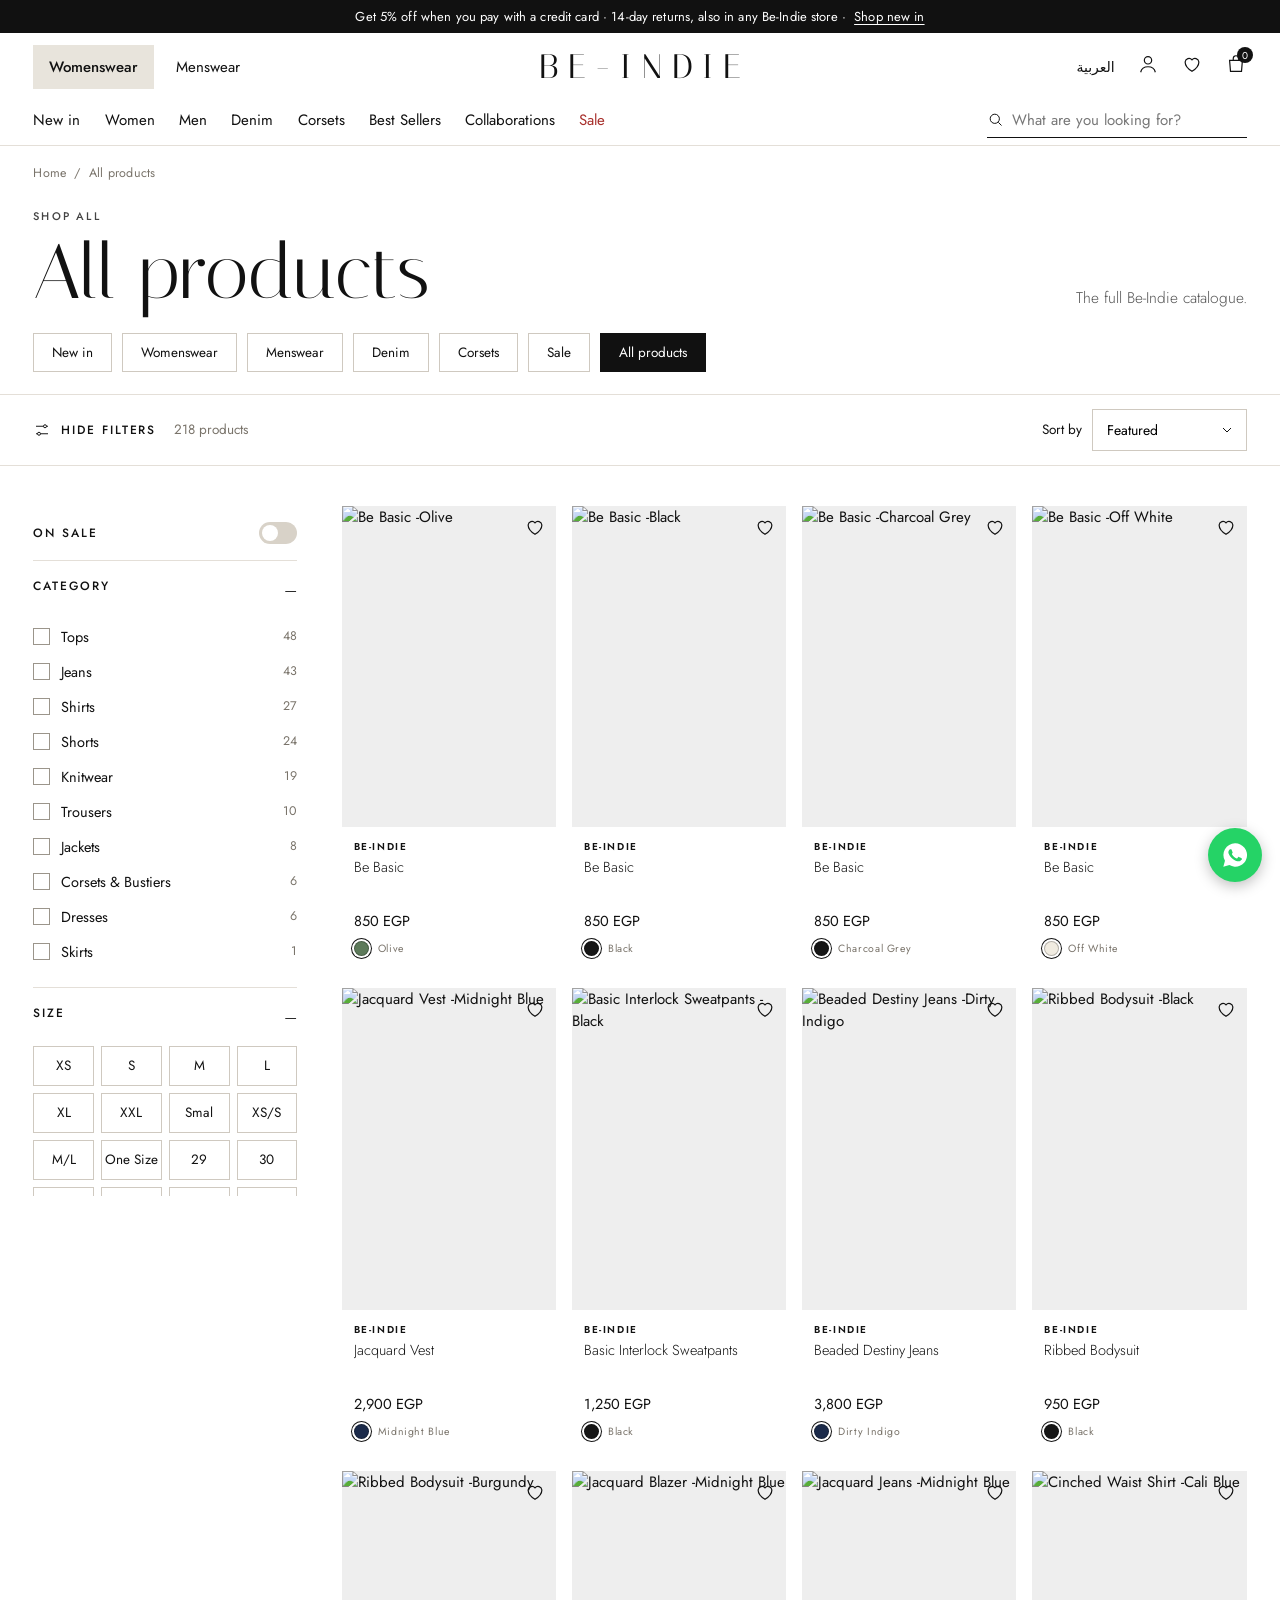
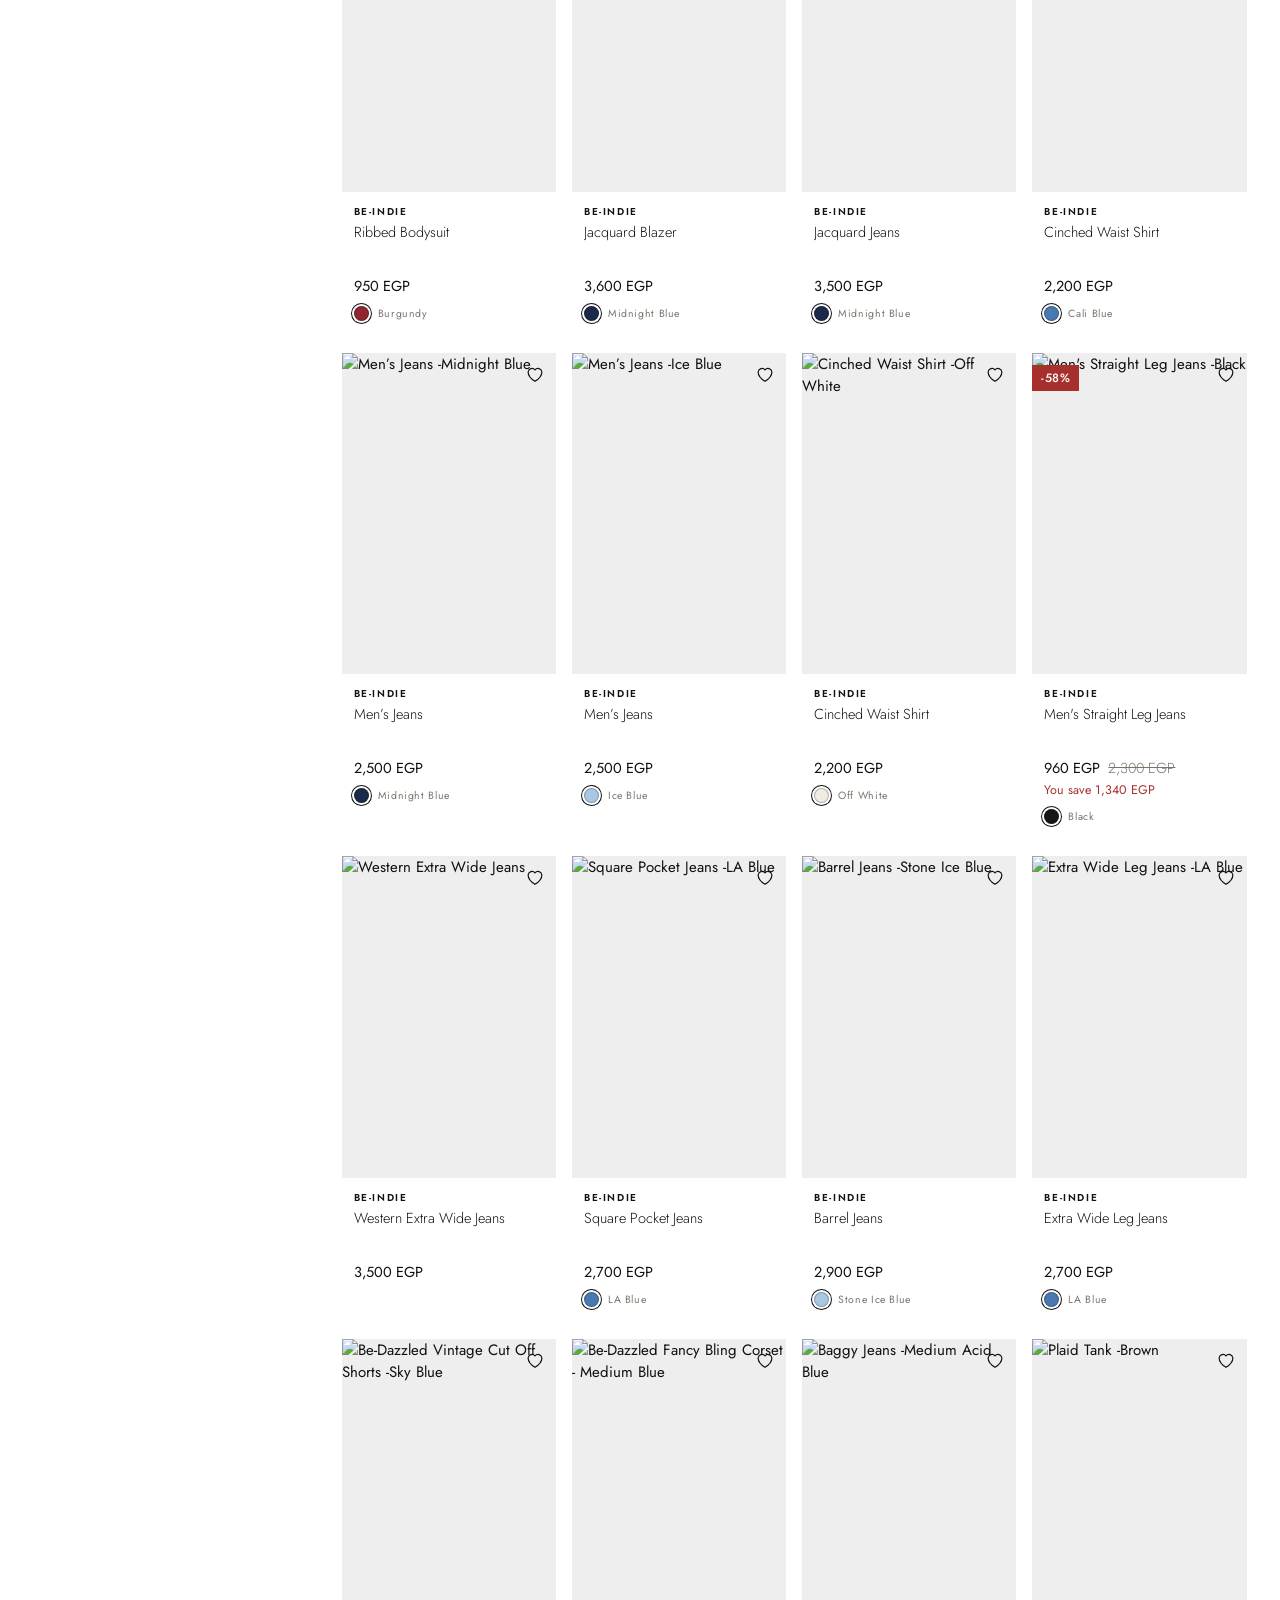
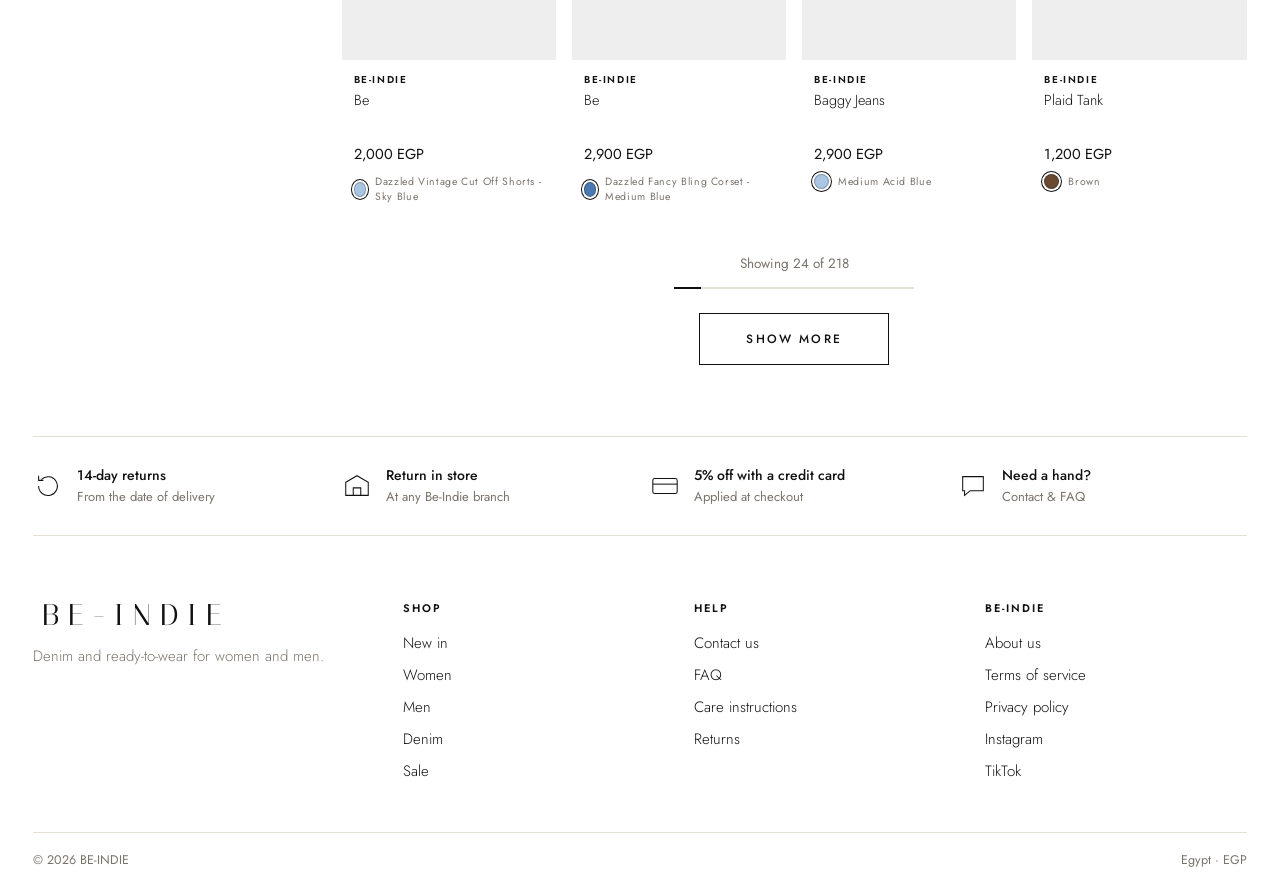
==== collection.html @ b1886f9a "Add BE-INDIE website concept: homepage, product and collection pages Commerce-first redesign of be-i" ====
<!doctype html>
<html lang="en">
<head>
<meta charset="utf-8">
<meta name="viewport" content="width=device-width,initial-scale=1">
<title>BE-INDIE | Collection</title>
<link rel="preconnect" href="https://fonts.googleapis.com">
<link rel="preconnect" href="https://fonts.gstatic.com" crossorigin>
<link href="https://fonts.googleapis.com/css2?family=Italiana&family=Jost:wght@300;400;500;600&display=swap" rel="stylesheet">
<link rel="stylesheet" href="base.css">
<style>
.crumbs{padding:18px var(--gut) 0;font-size:12.5px;color:var(--mute);letter-spacing:.02em}
.crumbs a:hover{color:#111;text-decoration:underline;text-underline-offset:3px}
.crumbs span{margin:0 8px}
.chead{padding:26px var(--gut) 0;display:flex;justify-content:space-between;align-items:flex-end;gap:30px;flex-wrap:wrap}
.chead .eyebrow{display:block;margin-bottom:10px}
.chead h1{font-family:var(--disp);font-weight:400;font-size:clamp(46px,6vw,92px);line-height:1}
.chead p{max-width:480px;color:#555;font-weight:300;line-height:1.6;font-size:15.5px}
.qc{display:flex;gap:10px;flex-wrap:wrap;padding:22px var(--gut) 0}
.qc a{border:1px solid #cfc9c0;padding:9px 18px;font-size:13.5px;transition:all .15s}
.qc a:hover{border-color:#111}
.qc a.on{background:#111;color:#fff;border-color:#111}
.bar{position:sticky;top:107px;z-index:40;background:#fff;display:flex;align-items:center;justify-content:space-between;gap:16px;padding:14px var(--gut);margin-top:22px;border-block:1px solid var(--line)}
.bar .l{display:flex;align-items:center;gap:18px}
.fbtn{display:flex;align-items:center;gap:10px;font-size:12px;letter-spacing:.16em;text-transform:uppercase;font-weight:500;padding:10px 0}
.fbtn svg{width:18px;height:18px;stroke:#111;fill:none;stroke-width:1.3}
.fbtn i{font-style:normal;background:#111;color:#fff;border-radius:50%;width:18px;height:18px;font-size:10px;display:none;place-items:center}
.fbtn i.on{display:grid}
.cnt{font-size:13.5px;color:var(--mute)}
.sort{display:flex;align-items:center;gap:10px;font-size:13.5px}
.sort select{border:1px solid #cfc9c0;background:#fff;padding:10px 34px 10px 14px;font:inherit;font-size:14px;appearance:none;background-image:url("data:image/svg+xml,%3Csvg xmlns='http://www.w3.org/2000/svg' width='10' height='6'%3E%3Cpath d='m1 1 4 4 4-4' fill='none' stroke='%23111'/%3E%3C/svg%3E");background-repeat:no-repeat;background-position:right 14px center;cursor:pointer}
.chips{display:flex;gap:8px;flex-wrap:wrap;padding:14px var(--gut) 0}
.chips button{display:flex;gap:8px;align-items:center;background:#f2eee8;padding:7px 12px;font-size:12.5px}
.chips button:hover{background:#e8e2d8}
.chips .clr{background:none;text-decoration:underline;text-underline-offset:3px;padding-left:4px}
.wrap{display:grid;grid-template-columns:270px 1fr;gap:clamp(24px,3vw,50px);padding:26px var(--gut) 0;align-items:start}
.wrap.nof{grid-template-columns:1fr}
.wrap.nof aside{display:none}
aside{position:sticky;top:190px;max-height:calc(100vh - 210px);overflow:auto;scrollbar-width:thin;padding-right:6px}
.fg{border-bottom:1px solid var(--line)}
.fg summary{list-style:none;cursor:pointer;display:flex;justify-content:space-between;padding:16px 0;font-size:12px;letter-spacing:.16em;text-transform:uppercase;font-weight:500}
.fg summary::-webkit-details-marker{display:none}
.fg summary::after{content:"+";font-size:18px;font-weight:300;letter-spacing:0}
.fg[open] summary::after{content:"–"}
.fg .bd{padding:0 0 18px}
.ck{display:flex;justify-content:space-between;align-items:center;padding:7px 0;font-size:14.5px;cursor:pointer}
.ck label{display:flex;gap:11px;align-items:center;cursor:pointer;flex:1}
.ck input{appearance:none;width:17px;height:17px;border:1px solid #9b958b;display:grid;place-items:center;margin:0;cursor:pointer}
.ck input:checked{background:#111;border-color:#111}
.ck input:checked::after{content:"";width:8px;height:4px;border-left:1.5px solid #fff;border-bottom:1.5px solid #fff;transform:rotate(-45deg) translate(1px,-1px)}
.ck small{color:var(--mute);font-size:12.5px}
.szg{display:grid;grid-template-columns:repeat(4,1fr);gap:7px}
.szg button{height:40px;border:1px solid #cfc9c0;font-size:13.5px}
.szg button:hover{border-color:#111}
.szg button.on{background:#111;color:#fff;border-color:#111}
.clg{display:grid;grid-template-columns:repeat(5,1fr);gap:12px 6px}
.clg button{display:flex;flex-direction:column;align-items:center;gap:6px;font-size:10.5px;color:var(--mute)}
.clg i{width:26px;height:26px;border-radius:50%;border:1px solid rgba(0,0,0,.2);box-shadow:0 0 0 0 #111;transition:box-shadow .15s}
.clg button.on i{box-shadow:0 0 0 2px #fff,0 0 0 3px #111}
.clg button.on{color:#111}
.pr2{display:flex;gap:10px;align-items:center}
.pr2 input{width:100%;border:1px solid #cfc9c0;padding:11px 10px;font:inherit;font-size:14px;outline:0}
.pr2 input:focus{border-color:#111}
.pr2 span{color:var(--mute)}
.tg{display:flex;justify-content:space-between;align-items:center;padding:16px 0;border-bottom:1px solid var(--line);font-size:12px;letter-spacing:.16em;text-transform:uppercase;font-weight:500;cursor:pointer}
.tg .sw2{width:38px;height:22px;border-radius:11px;background:#d8d2c8;position:relative;transition:background .2s}
.tg .sw2::after{content:"";position:absolute;left:3px;top:3px;width:16px;height:16px;border-radius:50%;background:#fff;transition:transform .2s}
.tg.on .sw2{background:#111}
.tg.on .sw2::after{transform:translateX(16px)}
.cgrid{display:grid;grid-template-columns:repeat(4,1fr);gap:32px 16px}
.wrap.nof .cgrid{grid-template-columns:repeat(5,1fr)}
.cgrid .card{flex:none}
.more{text-align:center;padding:50px 0 0}
.more p{font-size:13.5px;color:var(--mute);margin-bottom:14px}
.more .pb{width:240px;height:2px;background:var(--line);margin:0 auto 24px;position:relative}
.more .pb i{position:absolute;left:0;top:0;bottom:0;background:#111}
.btn2{display:inline-block;border:1px solid #111;padding:16px 46px;font-size:12px;letter-spacing:.18em;text-transform:uppercase;font-weight:500;transition:all .2s}
.btn2:hover{background:#111;color:#fff}
.empty{grid-column:1/-1;text-align:center;padding:80px 0}
.empty h3{font-family:var(--disp);font-weight:400;font-size:40px;margin-bottom:12px}
.empty p{color:var(--mute);margin-bottom:22px}
.fdr-bg{position:fixed;inset:0;background:rgba(0,0,0,.4);z-index:95;opacity:0;pointer-events:none;transition:opacity .3s}
.fdr-top,.fdr-ft{display:none}
@media (max-width:1100px){
  .bar{top:57px}
  .wrap{grid-template-columns:1fr}
  .cgrid,.wrap.nof .cgrid{grid-template-columns:repeat(3,1fr)}
  aside{position:fixed;top:0;left:0;bottom:0;width:min(400px,92vw);max-height:none;background:#fff;z-index:96;transform:translateX(-100%);transition:transform .4s;padding:0;display:flex;flex-direction:column}
  .wrap.nof aside{display:flex}
  aside.open{transform:none}
  .fdr-bg.open{opacity:1;pointer-events:auto}
  .fdr-top{display:flex;justify-content:space-between;align-items:center;padding:20px 24px;border-bottom:1px solid var(--line)}
  .fdr-top b{font-family:var(--disp);font-weight:400;font-size:28px}
  .fdr-body{flex:1;overflow:auto;padding:0 24px}
  .fdr-ft{display:block;padding:16px 24px;border-top:1px solid var(--line)}
  .fdr-ft button{width:100%;background:#111;color:#fff;height:52px;font-size:12px;letter-spacing:.18em;text-transform:uppercase;font-weight:500}
}
@media (max-width:700px){
  .cgrid,.wrap.nof .cgrid{grid-template-columns:repeat(2,1fr);gap:26px 10px}
  .bar{flex-wrap:wrap}
  .cnt.d{display:none}
  .sort span{display:none}
  .qc{overflow:auto;flex-wrap:nowrap;scrollbar-width:none}
  .qc a{white-space:nowrap}
  .card .info{padding:10px 4px 0}
}
</style>
</head>
<body>
<div class="announce">Get 5% off when you pay with a credit card · 14-day returns, also in any Be-Indie store · <a href="store.html#new">Shop new in</a></div>

<header id="hdr">
  <div class="top">
    <div class="tabs"><a href="store.html" class="on">Womenswear</a><a href="store.html#men">Menswear</a></div>
    <button class="burger" id="burger" aria-label="Menu"><svg width="24" height="24" viewBox="0 0 24 24" stroke="#111" fill="none" stroke-width="1.4"><path d="M3 7h18M3 12h18M3 17h18"/></svg></button>
    <a href="store.html" class="logo">BE-INDIE</a>
    <div class="util">
      <button class="ms" aria-label="Search"><svg viewBox="0 0 24 24"><circle cx="11" cy="11" r="6.5"/><path d="m16 16 4.5 4.5"/></svg></button>
      <a class="ar" href="store.html">العربية</a>
      <button class="acc" aria-label="Account"><svg viewBox="0 0 24 24"><circle cx="12" cy="8" r="4"/><path d="M4 21c1-4.5 4.2-6 8-6s7 1.5 8 6"/></svg></button>
      <button aria-label="Wishlist"><svg viewBox="0 0 24 24"><path d="M12 20s-7.5-4.6-7.5-10.2A4.3 4.3 0 0 1 12 7.4a4.3 4.3 0 0 1 7.5 2.4C19.5 15.4 12 20 12 20z"/></svg></button>
      <button class="cart" aria-label="Bag"><svg viewBox="0 0 24 24"><path d="M5 8h14l-1 12H6zM9 8V6a3 3 0 0 1 6 0v2"/></svg><i id="bagN">0</i></button>
    </div>
  </div>
  <div class="menu">
    <nav>
      <li><a href="collection.html?c=new">New in</a></li>
      <li><a href="collection.html?c=women">Women</a>
        <div class="mega" id="megaW"></div></li>
      <li><a href="collection.html?c=men">Men</a>
        <div class="mega" id="megaM"></div></li>
      <li><a href="collection.html?c=denim">Denim</a>
        <div class="mega" id="megaD"></div></li>
      <li><a href="collection.html?c=corsets">Corsets</a></li>
      <li><a href="store.html#picks">Best Sellers</a></li>
      <li><a href="store.html#collabs">Collaborations</a></li>
      <li><a href="collection.html?c=sale" class="sale">Sale</a></li>
    </nav>
    <label class="search"><svg viewBox="0 0 24 24"><circle cx="11" cy="11" r="6.5"/><path d="m16 16 4.5 4.5"/></svg><input placeholder="What are you looking for?" aria-label="Search"></label>
  </div>
</header>

<div class="drawer" id="drawer">
  <button class="x" id="closeD" aria-label="Close">✕</button>
  <div class="tabs"><a href="store.html" class="on">Womenswear</a><a href="store.html#men">Menswear</a></div>
  <ul>
    <li><a href="collection.html?c=new">New in</a></li><li><a href="collection.html?c=women">Women</a></li><li><a href="collection.html?c=men">Men</a></li><li><a href="collection.html?c=denim">Denim</a></li><li><a href="collection.html?c=corsets">Corsets</a></li><li><a href="store.html#picks">Best Sellers</a></li><li><a href="store.html#collabs">Collaborations</a></li><li><a href="collection.html?c=sale" style="color:var(--sale)">Sale</a></li>
  </ul>
</div>



<div class="crumbs" id="crumbs"></div>
<div class="chead"><div><span class="eyebrow" id="eb"></span><h1 id="ttl"></h1></div><p id="intro"></p></div>
<div class="qc" id="qc"></div>

<div class="bar">
  <div class="l"><button class="fbtn" id="fbtn"><svg viewBox="0 0 24 24"><path d="M4 7h10M18 7h2M4 17h2M10 17h10"/><circle cx="16" cy="7" r="2"/><circle cx="8" cy="17" r="2"/></svg><span id="fl">Hide filters</span><i id="fcnt">0</i></button><span class="cnt d" id="cnt"></span></div>
  <label class="sort"><span>Sort by</span><select id="sort"><option value="feat">Featured</option><option value="pa">Price: low to high</option><option value="pd">Price: high to low</option><option value="disc">Biggest discount</option></select></label>
</div>
<div class="chips" id="chips"></div>

<div class="wrap" id="wrap">
  <div class="fdr-bg" id="fbg"></div>
  <aside id="aside">
    <div class="fdr-top"><b>Filters</b><button id="fx" style="font-size:24px" aria-label="Close">✕</button></div>
    <div class="fdr-body" id="fbody"></div>
    <div class="fdr-ft"><button id="fshow"></button></div>
  </aside>
  <div>
    <div class="cgrid" id="grid"></div>
    <div class="more" id="more"></div>
  </div>
</div>

<div class="trust">
  <div><svg viewBox="0 0 32 32"><path d="M6 16a10 10 0 1 0 3-7M6 5v5h5"/></svg><p><b>14-day returns</b><span>From the date of delivery</span></p></div>
  <div><svg viewBox="0 0 32 32"><path d="M4 12 16 5l12 7v14H4zM12 26v-8h8v8"/></svg><p><b>Return in store</b><span>At any Be-Indie branch</span></p></div>
  <div><svg viewBox="0 0 32 32"><rect x="3" y="8" width="26" height="16" rx="2"/><path d="M3 14h26"/></svg><p><b>5% off with a credit card</b><span>Applied at checkout</span></p></div>
  <div><svg viewBox="0 0 32 32"><path d="M5 6h22v15H13l-6 5v-5H5z"/></svg><p><b>Need a hand?</b><span>Contact & FAQ</span></p></div>
</div>

<footer>
  <div class="cols">
    <div><a href="store.html" class="logo">BE-INDIE</a><p class="a">Denim and ready-to-wear for women and men.</p></div>
    <div><h4>Shop</h4><ul><li><a href="collection.html?c=new">New in</a></li><li><a href="collection.html?c=women">Women</a></li><li><a href="collection.html?c=men">Men</a></li><li><a href="collection.html?c=denim">Denim</a></li><li><a href="collection.html?c=sale">Sale</a></li></ul></div>
    <div><h4>Help</h4><ul><li><a href="store.html">Contact us</a></li><li><a href="store.html">FAQ</a></li><li><a href="store.html">Care instructions</a></li><li><a href="store.html">Returns</a></li></ul></div>
    <div><h4>Be-Indie</h4><ul><li><a href="store.html">About us</a></li><li><a href="store.html">Terms of service</a></li><li><a href="store.html">Privacy policy</a></li><li><a href="store.html">Instagram</a></li><li><a href="store.html">TikTok</a></li></ul></div>
  </div>
  <div class="bot"><span>© 2026 BE-INDIE</span><span>Egypt · EGP</span></div>
</footer>

<a class="wa" href="store.html" aria-label="Chat on WhatsApp"><svg viewBox="0 0 24 24"><path d="M12 2a10 10 0 0 0-8.6 15L2 22l5.2-1.4A10 10 0 1 0 12 2zm5.2 14.2c-.2.6-1.3 1.2-1.8 1.2-.5.1-1 .2-3.3-.7-2.8-1.2-4.6-4-4.7-4.2-.1-.2-1.1-1.5-1.1-2.8s.7-2 1-2.3c.2-.3.5-.3.7-.3h.5c.2 0 .4 0 .6.5l.8 2c.1.2.1.4 0 .6l-.4.6c-.1.2-.3.3-.1.6.2.3.8 1.3 1.7 2.1 1.1 1 2 1.3 2.3 1.4.3.1.4.1.6-.1l.8-1c.2-.3.4-.2.6-.1l1.9.9c.3.1.5.2.5.3.1.2.1.7-.1 1.3z"/></svg></a>



<script src="data.js"></script>
<script src="catalog.js"></script>
<script>
const D=window.DATA, CAT=window.CAT;
const img=(s,w)=>s+(s.includes('?')?'&':'?')+'width='+w;
const egp=n=>n.toLocaleString('en-US')+' EGP';
const heart='<svg viewBox="0 0 24 24"><path d="M12 20s-7.5-4.6-7.5-10.2A4.3 4.3 0 0 1 12 7.4a4.3 4.3 0 0 1 7.5 2.4C19.5 15.4 12 20 12 20z"/></svg>';
const split=t=>{const m=t.match(/^(.*?)\s*-\s*(.+)$/);return m?{base:m[1].trim(),col:m[2].trim()}:{base:t.trim(),col:''}};
const SZ={xsmall:'XS','x-small':'XS',small:'S',medium:'M',large:'L',xlarge:'XL','x-large':'XL',xxlarge:'XXL'};
const sl=s=>SZ[s.toLowerCase()]||s;
const SORTSZ=['XS','S','M','L','XL','XXL'];
// colour families
const FAM=[['Black',/black|charcoal/,'#161616'],['White & Cream',/white|cream|off white|ivory|ecru/,'#f1ece1'],['Beige',/beige|sand|stone(?! blue)|khaki|nude|camel/,'#cdb99a'],['Brown',/brown|chocolate|tan|mocha/,'#6b4a32'],['Grey',/grey|gray|silver|washed out|ash/,'#8a8a8a'],['Light Blue',/ice|sky|light|faded|pale|bleach|acid/,'#a9c7e3'],['Blue',/blue|denim|la |indie|cali|stone/,'#4a78b0'],['Dark Blue',/midnight|indigo|navy|raw|dark|dirty/,'#1b2a4a'],['Green',/green|olive|sage|mint|khaki green|kiwi/,'#5d7a5a'],['Red & Burgundy',/red|burgundy|wine|maroon|cherry/,'#8f2630'],['Pink',/pink|rose|blush|peach|fuchsia/,'#e6a9b5'],['Yellow & Gold',/yellow|gold|mustard|lemon/,'#e3c34a'],['Multi',/multi|print|floral|plaid|paisley|stripe|&/,'conic-gradient(#d86,#6a8,#68d,#d86)']];
function fam(c){const l=c.toLowerCase();if(!l)return null;
  if(/midnight|indigo|navy|raw|dirty/.test(l))return 'Dark Blue';
  if(/ice|sky|light|faded|pale|bleach/.test(l))return 'Light Blue';
  for(const f of FAM)if(f[1].test(l))return f[0];return 'Other'}
const famHex=n=>(FAM.find(f=>f[0]===n)||[0,0,'#c9c2b6'])[2];
// category
const CATS=[['Jeans',/jean|jorts?\b|denim trouser|low rider|hybrid pants|bootcut/i],['Corsets & Bustiers',/corset|bustier/i],['Shirts',/shirt(?!.*dress)|tunic|poplin/i],['Tops',/tank|top\b|bodysuit|tee\b|t-shirt|be basic|crop|vest|bra\b|halter|cami/i],['Jackets',/jacket|blazer|trucker|coat|bomber|waistcoat/i],['Shorts',/short|jorts/i],['Skirts',/skirt/i],['Dresses',/dress|jumpsuit|romper|coverup/i],['Trousers',/trouser|pants|sweatpant|jogger|barrel|baggy|wide leg|flare/i],['Knitwear',/knit|sweater|cardigan|crochet|jumper/i]];
const catOf=t=>{const s=split(t).base;for(const c of CATS)if(c[1].test(s))return c[0];return 'Other'};
const menRe=/\bmen'?s\b|menswear|\bunisex\b/i;
CAT.forEach((p,n)=>{const s=split(p.t);p.base=s.base;p.col=s.col;p.fam=fam(s.col);p.cat=catOf(p.t);p.men=menRe.test(p.d.join(' ')+' '+p.t);p.n=n;p.avail=p.v.filter(v=>v[1]).map(v=>sl(v[0]));p.off=p.c?Math.round((1-p.p/p.c)*100):0});
const INSTOCK=CAT.filter(p=>p.avail.length);
// collections
const COLS={
 new:{t:'New in',e:'Just arrived',d:'The latest drops from the Autumn Winter 2026 season.',f:p=>p.n<70},
 women:{t:'Womenswear',e:'Women',d:'Denim, corsets, tops and ready-to-wear for every day and every night out.',f:p=>!p.men},
 men:{t:'Menswear',e:'Men',d:'Loose fits, washed denim and relaxed essentials.',f:p=>p.men},
 denim:{t:'Denim',e:'Shop by fit',d:'Destiny, wide leg, barrel, baggy, flare and straight leg — find your fit.',f:p=>p.cat==='Jeans'||/denim|jean/i.test(p.t)},
 corsets:{t:'Corsets',e:'The corset edit',d:'Bustiers, bling and beadwork in washed denim.',f:p=>p.cat==='Corsets & Bustiers'},
 sale:{t:'Sale',e:'End of season',d:'Selected pieces at up to 70% off while sizes last.',f:p=>!!p.c},
 all:{t:'All products',e:'Shop all',d:'The full Be-Indie catalogue.',f:()=>true}
};
const qs=new URLSearchParams(location.search);
let key=COLS[qs.get('c')]?qs.get('c'):'all';
const col=COLS[key];
document.title=`${col.t} | BE-INDIE`;
document.getElementById('crumbs').innerHTML=`<a href="store.html">Home</a><span>/</span>${col.t}`;
document.getElementById('eb').textContent=col.e;document.getElementById('ttl').textContent=col.t;document.getElementById('intro').textContent=col.d;
document.getElementById('qc').innerHTML=Object.entries(COLS).map(([k,c])=>`<a href="collection.html?c=${k}" class="${k===key?'on':''}">${c.t}</a>`).join('');
const base=INSTOCK.filter(col.f);

// ---------- state ----------
const S={cat:new Set((qs.get('cat')||'').split(',').filter(Boolean)),size:new Set((qs.get('size')||'').split(',').filter(Boolean)),fam:new Set((qs.get('col')||'').split(',').filter(Boolean)),
 min:qs.get('min')||'',max:qs.get('max')||'',sale:qs.get('sale')==='1',sort:qs.get('sort')||'feat',shown:24,open:innerWidth>1100};
document.getElementById('sort').value=S.sort;
const match=(p,skip)=>(skip==='cat'||!S.cat.size||S.cat.has(p.cat))&&(skip==='size'||!S.size.size||p.avail.some(s=>S.size.has(s)))&&(skip==='fam'||!S.fam.size||S.fam.has(p.fam))
  &&(S.min===''||p.p>=+S.min)&&(S.max===''||p.p<=+S.max)&&(!S.sale||p.c);
const results=()=>{let r=base.filter(p=>match(p));
  if(S.sort==='pa')r.sort((a,b)=>a.p-b.p);else if(S.sort==='pd')r.sort((a,b)=>b.p-a.p);else if(S.sort==='disc')r.sort((a,b)=>b.off-a.off||a.n-b.n);return r};
const counts=(prop,skip)=>{const m={};base.filter(p=>match(p,skip)).forEach(p=>{(prop==='size'?[...new Set(p.avail)]:[p[prop]]).forEach(v=>{if(v&&v!=='Other')m[v]=(m[v]||0)+1})});return m};

// ---------- render ----------
function card(x){return `<article class="card"><div class="ph">${x.off?`<span class="badge">-${x.off}%</span>`:''}<button class="heart" aria-label="Wishlist">${heart}</button><a class="cl" href="product.html?h=${x.h}" aria-label="${x.base}"></a>
  <img loading="lazy" src="${img(x.i[0],600)}" alt="${x.t}">${x.i[1]?`<img loading="lazy" src="${img(x.i[1],600)}" alt="">`:''}</div>
  <div class="info"><div class="br">BE-INDIE</div><div class="nm">${x.base}</div><div class="pr">${egp(x.p)}${x.c?`<s>${egp(x.c)}</s>`:''}</div>${x.c?`<div class="sv">You save ${egp(x.c-x.p)}</div>`:''}
  ${x.col?`<div class="sw"><i style="background:${famHex(x.fam)}"></i><small>${x.col}</small></div>`:''}</div></article>`}
const openGroups=new Set(['cat','size']);
function filters(){
  const cc=counts('cat','cat'),sc=counts('size','size'),fc=counts('fam','fam');
  const pmax=Math.max(...base.map(p=>p.p)),pmin=Math.min(...base.map(p=>p.p));
  const grp=(id,name,body)=>`<details class="fg" data-g="${id}" ${openGroups.has(id)?'open':''}><summary>${name}</summary><div class="bd">${body}</div></details>`;
  const cats=Object.keys(cc).sort((a,b)=>cc[b]-cc[a]).map(c=>`<div class="ck"><label><input type="checkbox" data-k="cat" value="${c}" ${S.cat.has(c)?'checked':''}>${c}</label><small>${cc[c]}</small></div>`).join('');
  const sizes=Object.keys(sc).sort((a,b)=>{const x=SORTSZ.indexOf(a),y=SORTSZ.indexOf(b);return x<0&&y<0?(+a||0)-(+b||0):x<0?1:y<0?-1:x-y}).map(s=>`<button data-k="size" data-v="${s}" class="${S.size.has(s)?'on':''}">${s}</button>`).join('');
  const cols=Object.keys(fc).sort((a,b)=>fc[b]-fc[a]).map(f=>`<button data-k="fam" data-v="${f}" class="${S.fam.has(f)?'on':''}" title="${f}"><i style="background:${famHex(f)}"></i>${f.split(' ')[0]}</button>`).join('');
  document.getElementById('fbody').innerHTML=
   `<div class="tg ${S.sale?'on':''}" id="tgSale">On sale<span class="sw2"></span></div>`+
   grp('cat','Category',cats||'<small>No options</small>')+grp('size','Size',`<div class="szg">${sizes}</div>`)+grp('fam','Colour',`<div class="clg">${cols}</div>`)+
   grp('price','Price (EGP)',`<div class="pr2"><input type="number" id="pmin" placeholder="${pmin}" value="${S.min}" min="0"><span>–</span><input type="number" id="pmax" placeholder="${pmax}" value="${S.max}" min="0"></div>`);
}
function render(keepF){
  const r=results(),shown=r.slice(0,S.shown);
  document.getElementById('cnt').textContent=`${r.length} ${r.length===1?'product':'products'}`;
  document.getElementById('grid').innerHTML=shown.map(card).join('')||`<div class="empty"><h3>No matches</h3><p>Try removing a filter or two.</p><button class="btn2" id="clr0">Clear all filters</button></div>`;
  document.getElementById('more').innerHTML=r.length>shown.length?`<p>Showing ${shown.length} of ${r.length}</p><div class="pb"><i style="width:${shown.length/r.length*100}%"></i></div><button class="btn2" id="moreBtn">Show more</button>`:(r.length>24?`<p>You've seen all ${r.length} products</p>`:'');
  if(!keepF)filters();
  document.getElementById('fshow').textContent=`Show ${r.length} ${r.length===1?'product':'products'}`;
  const n=S.cat.size+S.size.size+S.fam.size+(S.sale?1:0)+(S.min!==''||S.max!==''?1:0);
  const fc=document.getElementById('fcnt');fc.textContent=n;fc.classList.toggle('on',n>0);
  const ch=[];S.cat.forEach(v=>ch.push(['cat',v,v]));S.size.forEach(v=>ch.push(['size',v,'Size '+v]));S.fam.forEach(v=>ch.push(['fam',v,v]));
  if(S.sale)ch.push(['sale','','On sale']);if(S.min!==''||S.max!=='')ch.push(['price','',`${S.min||0} – ${S.max||'∞'} EGP`]);
  document.getElementById('chips').innerHTML=n?ch.map(c=>`<button data-rm="${c[0]}" data-v="${c[1]}">${c[2]} <span>✕</span></button>`).join('')+'<button class="clr" id="clrAll">Clear all</button>':'';
  const u=new URLSearchParams();u.set('c',key);if(S.cat.size)u.set('cat',[...S.cat]);if(S.size.size)u.set('size',[...S.size]);if(S.fam.size)u.set('col',[...S.fam]);
  if(S.min!=='')u.set('min',S.min);if(S.max!=='')u.set('max',S.max);if(S.sale)u.set('sale','1');if(S.sort!=='feat')u.set('sort',S.sort);
  try{history.replaceState(null,'','?'+u)}catch(e){}
}
function clearAll(){S.cat.clear();S.size.clear();S.fam.clear();S.min=S.max='';S.sale=false;S.shown=24;render()}
const tog=(set,v)=>set.has(v)?set.delete(v):set.add(v);
document.addEventListener('click',e=>{
  const t=e.target;
  const h=t.closest('.card .heart');if(h){h.classList.toggle('on');return}
  const fb=t.closest('#aside [data-k]');
  if(fb&&fb.tagName==='BUTTON'){tog(S[fb.dataset.k],fb.dataset.v);S.shown=24;render()}
  const rm=t.closest('[data-rm]');if(rm){const k=rm.dataset.rm;if(k==='sale')S.sale=false;else if(k==='price')S.min=S.max='';else S[k].delete(rm.dataset.v);S.shown=24;render()}
  if(t.closest('#clrAll')||t.closest('#clr0'))clearAll();
  if(t.closest('#moreBtn')){S.shown+=24;render(true)}
  if(t.closest('#tgSale')){S.sale=!S.sale;S.shown=24;render()}
  const g=t.closest('.fg summary');if(g){const d=g.parentElement;setTimeout(()=>{d.open?openGroups.add(d.dataset.g):openGroups.delete(d.dataset.g)})}
});
document.getElementById('fbody').addEventListener('change',e=>{const i=e.target;if(i.dataset.k==='cat'){tog(S.cat,i.value);S.shown=24;render()}});
let tm;document.getElementById('fbody').addEventListener('input',e=>{if(e.target.id==='pmin'||e.target.id==='pmax'){clearTimeout(tm);tm=setTimeout(()=>{S.min=document.getElementById('pmin').value;S.max=document.getElementById('pmax').value;S.shown=24;render(true)},350)}});
document.getElementById('sort').onchange=e=>{S.sort=e.target.value;render(true)};
const wrap=document.getElementById('wrap'),aside=document.getElementById('aside'),fbg=document.getElementById('fbg');
function setOpen(o){S.open=o;if(innerWidth>1100){wrap.classList.toggle('nof',!o);document.getElementById('fl').textContent=o?'Hide filters':'Show filters'}else{aside.classList.toggle('open',o);fbg.classList.toggle('open',o);document.getElementById('fl').textContent='Filters'}}
document.getElementById('fbtn').onclick=()=>setOpen(innerWidth>1100?!S.open:true);
document.getElementById('fx').onclick=()=>setOpen(false);fbg.onclick=()=>setOpen(false);document.getElementById('fshow').onclick=()=>setOpen(false);
setOpen(innerWidth>1100);
render();

// shared UI
const dr=document.getElementById('drawer');
document.getElementById('burger').onclick=()=>dr.classList.add('open');
document.getElementById('closeD').onclick=()=>dr.classList.remove('open');
dr.querySelectorAll('a').forEach(a=>a.onclick=()=>dr.classList.remove('open'));
const links=a=>a.map(x=>`<li><a href="collection.html">${x}</a></li>`).join('');
const tile=(f,l,c)=>`<a class="tile" href="collection.html?c=${c}"><img loading="lazy" src="${img(f.i,500)}" alt=""><span>${l}</span></a>`;
document.getElementById('megaW').innerHTML=`<div><h5>Clothing</h5><ul>${links(['Jeans','Tops','Shirts','Dresses','Jackets','Shorts'])}</ul></div><div><h5>Edits</h5><ul>${links(['Corsets & Bustiers','Knitwear','Trousers','Skirts'])}</ul></div><div><h5>Shop by</h5><ul>${links(['New in','Sale'])}</ul></div>${tile(D.cats[1],'Corsets','corsets')}${tile(D.fits[0],'Denim','denim')}`;
document.getElementById('megaM').innerHTML=`<div><h5>Clothing</h5><ul>${links(['Jeans','Shirts','Tops','Shorts'])}</ul></div><div><h5>Shop by</h5><ul>${links(['New in','Sale'])}</ul></div><div></div>${tile({i:D.men[0].i[0]},'Menswear','men')}${tile({i:D.men[2].i[0]},'Men’s denim','men')}`;
document.getElementById('megaD').innerHTML=`<div><h5>Fits</h5><ul>${links(D.fits.map(f=>f.n))}</ul></div><div><h5>Shop by</h5><ul>${links(['New in','Sale'])}</ul></div><div></div>${tile(D.fits[1],'Wide Leg','denim')}${tile(D.fits[2],'Barrel','denim')}`;
</script>
</body>
</html>
---- base.css ----
:root{
  --ink:#111; --bg:#fff; --warm:#f6f1eb; --line:#e4dfd8; --mute:#7a746b; --burg:#5e2626; --sale:#a8302c;
  --disp:'Italiana',Georgia,serif; --sans:'Jost',system-ui,sans-serif; --gut:clamp(16px,2.6vw,38px);
}
*{box-sizing:border-box;margin:0;padding:0}
html{scroll-behavior:smooth}
body{background:var(--bg);color:var(--ink);font-family:var(--sans);font-weight:400;font-size:15px;-webkit-font-smoothing:antialiased;overflow-x:hidden}
a{color:inherit;text-decoration:none}
button{font:inherit;color:inherit;background:none;border:0;cursor:pointer}
img{display:block;width:100%;height:100%;object-fit:cover}
ul,li{list-style:none}
.eyebrow{font-size:11px;letter-spacing:.2em;text-transform:uppercase;font-weight:500;color:#444}
.u{border-bottom:1px solid currentColor;padding-bottom:3px;font-size:11px;letter-spacing:.2em;text-transform:uppercase;font-weight:500;white-space:nowrap}

/* ---------- announcement ---------- */
.announce{background:#111;color:#fff;text-align:center;font-size:13px;padding:7px var(--gut);letter-spacing:.01em}
.announce a{text-decoration:underline;text-underline-offset:3px;margin-left:4px}

/* ---------- header ---------- */
header{position:sticky;top:0;z-index:50;background:#fff;border-bottom:1px solid var(--line)}
.top{display:grid;grid-template-columns:1fr auto 1fr;align-items:center;padding:12px var(--gut) 6px}
.tabs{display:flex;gap:6px}
.tabs a{padding:11px 16px;font-size:15px;font-weight:400}
.tabs a.on{background:#e8e4dc;font-weight:500}
.logo{font-family:var(--disp);font-size:34px;letter-spacing:.3em;padding-left:.3em;line-height:1}
.util{display:flex;justify-content:flex-end;align-items:center;gap:22px}
.util .ar{font-size:14px}
.util svg{width:22px;height:22px;stroke:#111;fill:none;stroke-width:1.3}
.cart{position:relative}
.cart i{position:absolute;right:-6px;top:-6px;background:#111;color:#fff;font-style:normal;font-size:10px;width:16px;height:16px;border-radius:50%;display:grid;place-items:center}
.menu{display:flex;align-items:center;justify-content:space-between;padding:0 var(--gut)}
.menu nav{display:flex;gap:clamp(14px,1.9vw,30px)}
.menu nav>li>a{display:block;padding:14px 0 12px;font-size:15px;white-space:nowrap;border-bottom:2px solid transparent}
.menu nav>li:hover>a{border-color:#111}
.menu nav a.sale{color:var(--sale)}
.search{display:flex;align-items:center;gap:8px;border-bottom:1px solid #111;width:min(260px,22vw);padding:6px 0;margin:6px 0}
.search svg{width:17px;height:17px;stroke:#111;fill:none;stroke-width:1.4;flex:none}
.search input{border:0;outline:0;font:inherit;font-size:15px;width:100%;background:none}
.search input::placeholder{color:#777}
/* mega */
.menu nav>li{position:static}
.mega{position:absolute;left:0;right:0;top:100%;background:#fff;border-top:1px solid var(--line);border-bottom:1px solid var(--line);padding:30px var(--gut) 36px;display:none;grid-template-columns:repeat(3,1fr) 1.4fr 1.4fr;gap:34px}
.menu nav>li:hover .mega{display:grid}
.mega h5{font-size:11px;letter-spacing:.18em;text-transform:uppercase;font-weight:500;margin-bottom:14px;color:var(--mute)}
.mega li{margin-bottom:10px}
.mega li a:hover{text-decoration:underline;text-underline-offset:3px}
.mega .tile{position:relative;aspect-ratio:4/5;overflow:hidden;display:block}
.mega .tile::after{content:"";position:absolute;inset:0;background:linear-gradient(0deg,rgba(0,0,0,.45),transparent 55%)}
.mega .tile span{position:absolute;left:14px;bottom:12px;z-index:2;color:#fff;font-family:var(--disp);font-size:26px}
.burger,.ms{display:none}

/* ---------- hero ---------- */
.hero{position:relative;height:min(700px,calc(100vh - 150px));min-height:520px;display:grid;grid-template-columns:repeat(3,1fr);gap:0;color:#fff;overflow:hidden}
.hero .ph{position:relative;overflow:hidden}
.hero .ph img{object-position:50% 20%}
.hero::before{content:"";position:absolute;inset:0;background:rgba(10,10,10,.34);z-index:1}
.hero .copy{position:absolute;inset:0;z-index:2;display:flex;flex-direction:column;justify-content:flex-end;align-items:center;text-align:center;padding-bottom:clamp(28px,5vh,56px)}
.hero .copy .eyebrow{color:#fff;margin-bottom:6px}
.hero h1{font-family:var(--disp);font-weight:400;font-size:clamp(64px,12vw,190px);line-height:.95;letter-spacing:.01em;color:rgba(255,255,255,.92);white-space:nowrap}
.hero .cta{display:flex;gap:34px;margin-top:20px}

/* ---------- section head ---------- */
section{padding:clamp(44px,5.5vw,84px) var(--gut) 0}
.sh{display:flex;justify-content:space-between;align-items:flex-end;margin-bottom:26px;gap:18px}
.sh .eyebrow{display:block;margin-bottom:10px}
.sh h2{font-family:var(--disp);font-weight:400;font-size:clamp(38px,4.6vw,68px);line-height:1}
.sh .r{display:flex;align-items:center;gap:20px}
.arrows{display:flex;gap:10px}
.arrows button{width:46px;height:46px;border:1px solid #111;border-radius:50%;display:grid;place-items:center;transition:background .2s,color .2s}
.arrows button:hover{background:#111;color:#fff}
.arrows svg{width:16px;height:16px;stroke:currentColor;fill:none;stroke-width:1.3}

/* ---------- rail ---------- */
.rail{display:flex;gap:16px;overflow-x:auto;scrollbar-width:none;scroll-snap-type:x mandatory;scroll-padding-left:0}
.rail::-webkit-scrollbar{display:none}
.rail>*{scroll-snap-align:start}
.prog{height:1px;background:var(--line);margin-top:26px;position:relative}
.prog i{position:absolute;left:0;top:-.5px;height:2px;background:#111;width:30%;transition:left .1s}

/* category cards */
.cat{flex:0 0 clamp(210px,24.3vw,340px)}
.cat .im{aspect-ratio:5/7;overflow:hidden;background:#eee}
.cat .im img{transition:transform .9s}
.cat:hover img{transform:scale(1.04)}
.cat b{display:block;font-family:var(--disp);font-weight:400;font-size:clamp(24px,2.2vw,32px);margin-top:14px}

/* collab / brand band */
.band{margin-top:clamp(44px,5.5vw,84px);border-block:1px solid var(--line);display:flex;justify-content:space-around;align-items:center;gap:30px;padding:30px var(--gut);flex-wrap:wrap}
.band span{white-space:nowrap;color:#222;font-size:clamp(22px,2.4vw,34px)}
.band .w1{font-family:var(--disp);letter-spacing:.14em}
.band .w2{font-weight:600;letter-spacing:.02em}
.band .w3{font-family:var(--disp);font-style:italic}
.band .w4{font-weight:300;letter-spacing:.3em;text-transform:uppercase;font-size:clamp(18px,2vw,28px)}
.band .x{color:var(--mute);font-size:18px}

/* product card */
.card{flex:0 0 clamp(200px,20.8vw,300px);position:relative}
.card .ph{position:relative;aspect-ratio:2/3;overflow:hidden;background:#eee}
.card .ph img{position:absolute;inset:0;transition:opacity .5s}
.card .ph img+img{opacity:0}
.card:hover .ph img+img{opacity:1}
.card .cl{position:absolute;inset:0;z-index:2}
.card .heart{position:absolute;right:10px;top:10px;z-index:3}
.card .heart svg{width:22px;height:22px;stroke:#111;fill:none;stroke-width:1.3}
.card .heart.on svg{fill:#111}
.badge{position:absolute;left:0;top:12px;z-index:3;background:var(--sale);color:#fff;font-size:12px;font-weight:500;padding:4px 9px;letter-spacing:.04em}
.badge.n{background:#111}
.card .info{padding:12px 12px 0;min-height:112px}
.card .br{font-size:10px;letter-spacing:.16em;font-weight:600}
.card .nm{font-size:14.5px;margin:4px 0 14px;line-height:1.3;font-weight:300;display:-webkit-box;-webkit-line-clamp:2;-webkit-box-orient:vertical;overflow:hidden;min-height:38px}
.card .pr{font-size:14.5px;font-weight:400}
.card .pr s{color:var(--mute);margin-left:8px;font-weight:300}
.card .sv{font-size:12.5px;color:var(--sale);margin-top:3px}
.sw{display:flex;align-items:center;gap:9px;margin-top:10px}
.sw i{width:15px;height:15px;border-radius:50%;border:1px solid rgba(0,0,0,.25);box-shadow:0 0 0 2px #fff,0 0 0 3px #111}
.sw small{font-size:10.5px;color:var(--mute);letter-spacing:.06em}

/* grids */
.grid{display:grid;grid-template-columns:repeat(5,1fr);gap:28px 16px}
.grid .card{flex:none}

/* fit cards */
.fit3{display:grid;grid-template-columns:repeat(3,1fr);gap:16px}
.fit{position:relative;aspect-ratio:4/5;overflow:hidden;color:#fff;display:block}
.fit img{object-position:50% 88%;transition:transform 1s}
.fit:hover img{transform:scale(1.04)}
.fit::after{content:"";position:absolute;inset:0;background:linear-gradient(0deg,rgba(0,0,0,.62),rgba(0,0,0,.05) 60%)}
.fit .t{position:absolute;left:clamp(18px,2vw,30px);bottom:clamp(18px,2vw,30px);z-index:2}
.fit .t .eyebrow{color:rgba(255,255,255,.85);display:block;margin-bottom:6px}
.fit .t b{display:block;font-family:var(--disp);font-weight:400;font-size:clamp(34px,4vw,60px);line-height:1;margin-bottom:12px}

/* burgundy collab block */
.burg{background:var(--burg);color:#fff;margin-top:clamp(44px,5.5vw,84px);padding:clamp(48px,6vw,96px) var(--gut);display:grid;grid-template-columns:1.1fr 1fr;gap:clamp(30px,5vw,90px);align-items:center}
.burg h2{font-family:var(--disp);font-weight:400;font-size:clamp(42px,5.4vw,84px);line-height:1;margin:12px 0 22px}
.burg p{max-width:460px;line-height:1.7;font-weight:300;opacity:.88;margin-bottom:28px;font-size:16px}
.burg .eyebrow{color:#e5c9c0}
.btn{display:inline-block;background:#fff;color:#111;padding:15px 34px;font-size:12px;letter-spacing:.18em;text-transform:uppercase;font-weight:500;transition:background .2s}
.btn:hover{background:#eadfd4}
.burg ul li{display:flex;justify-content:space-between;align-items:baseline;border-top:1px solid rgba(255,255,255,.22);padding:18px 0;font-family:var(--disp);font-size:clamp(24px,2.6vw,38px)}
.burg ul li:last-child{border-bottom:1px solid rgba(255,255,255,.22)}
.burg ul small{font-family:var(--sans);font-size:11px;letter-spacing:.16em;text-transform:uppercase;opacity:.7}

/* trust */
.trust{display:grid;grid-template-columns:repeat(4,1fr);gap:20px;margin:clamp(44px,5.5vw,84px) var(--gut) 0;padding:28px 0;border-block:1px solid var(--line)}
.trust div{display:flex;gap:14px;align-items:center}
.trust svg{width:30px;height:30px;stroke:#111;fill:none;stroke-width:1.1;flex:none}
.trust b{display:block;font-weight:500;font-size:14px}
.trust span{font-size:13px;color:var(--mute)}

/* newsletter */
.news{background:var(--warm);margin-top:clamp(44px,5.5vw,84px);padding:clamp(44px,5vw,76px) var(--gut);display:grid;grid-template-columns:1fr 1fr;gap:40px;align-items:center}
.news h2{font-family:var(--disp);font-weight:400;font-size:clamp(34px,4vw,58px);line-height:1.05}
.news p{color:#555;margin-top:10px;font-weight:300}
.news form{display:flex}
.news input{flex:1;border:1px solid #111;border-right:0;padding:16px 18px;font:inherit;background:#fff;outline:0}
.news button{background:#111;color:#fff;padding:0 30px;font-size:12px;letter-spacing:.18em;text-transform:uppercase;font-weight:500}

/* footer */
footer{padding:clamp(44px,5vw,70px) var(--gut) 24px}
footer .cols{display:grid;grid-template-columns:1.3fr 1fr 1fr 1fr;gap:30px;padding-bottom:40px}
footer .logo{font-size:30px;display:block;margin-bottom:14px}
footer p.a{color:var(--mute);max-width:300px;line-height:1.6;font-weight:300}
footer h4{font-size:11px;letter-spacing:.18em;text-transform:uppercase;font-weight:600;margin-bottom:16px}
footer li{margin-bottom:10px;font-weight:300}
footer li a:hover{text-decoration:underline;text-underline-offset:3px}
footer .bot{border-top:1px solid var(--line);padding-top:18px;display:flex;justify-content:space-between;flex-wrap:wrap;gap:10px;font-size:12.5px;color:var(--mute)}
.wa{position:fixed;right:18px;bottom:18px;z-index:60;width:54px;height:54px;border-radius:50%;background:#25d366;display:grid;place-items:center;box-shadow:0 4px 14px rgba(0,0,0,.25)}
.wa svg{width:28px;height:28px;fill:#fff}

/* drawer */
.drawer{position:fixed;inset:0;background:#fff;z-index:90;transform:translateX(-100%);transition:transform .4s;padding:20px var(--gut);overflow:auto}
.drawer.open{transform:none}
.drawer .tabs{margin:20px 0 8px}
.drawer li a{display:block;padding:15px 0;border-bottom:1px solid var(--line);font-size:18px}
.drawer .x{font-size:26px}

@media (max-width:1100px){
  .menu nav{display:none}.menu .search{display:none}.menu{display:none}
  .top{grid-template-columns:auto 1fr auto;padding:10px var(--gut)}
  .tabs{display:none}
  .burger,.ms{display:block}
  .top .logo{text-align:center;font-size:26px}
  .util .ar{display:none}.util .acc{display:none}
  .grid{grid-template-columns:repeat(3,1fr)}
  .burg,.news{grid-template-columns:1fr}
  .trust{grid-template-columns:repeat(2,1fr)}
  footer .cols{grid-template-columns:1fr 1fr}
}
@media (max-width:700px){
  .hero{grid-template-columns:1fr;min-height:560px}
  .hero .ph:nth-child(n+2){display:none}
  .hero h1{font-size:19vw;white-space:normal;line-height:.9}
  .fit3{grid-template-columns:1fr}
  .fit{aspect-ratio:4/4.4}
  .grid{grid-template-columns:repeat(2,1fr);gap:24px 10px}
  .card{flex-basis:62vw}
  .cat{flex-basis:62vw}
  .arrows{display:none}
  .sh{align-items:flex-start}
  .news form{flex-direction:column}.news input{border-right:1px solid #111}.news button{padding:16px}
  .announce{font-size:11.5px}
}
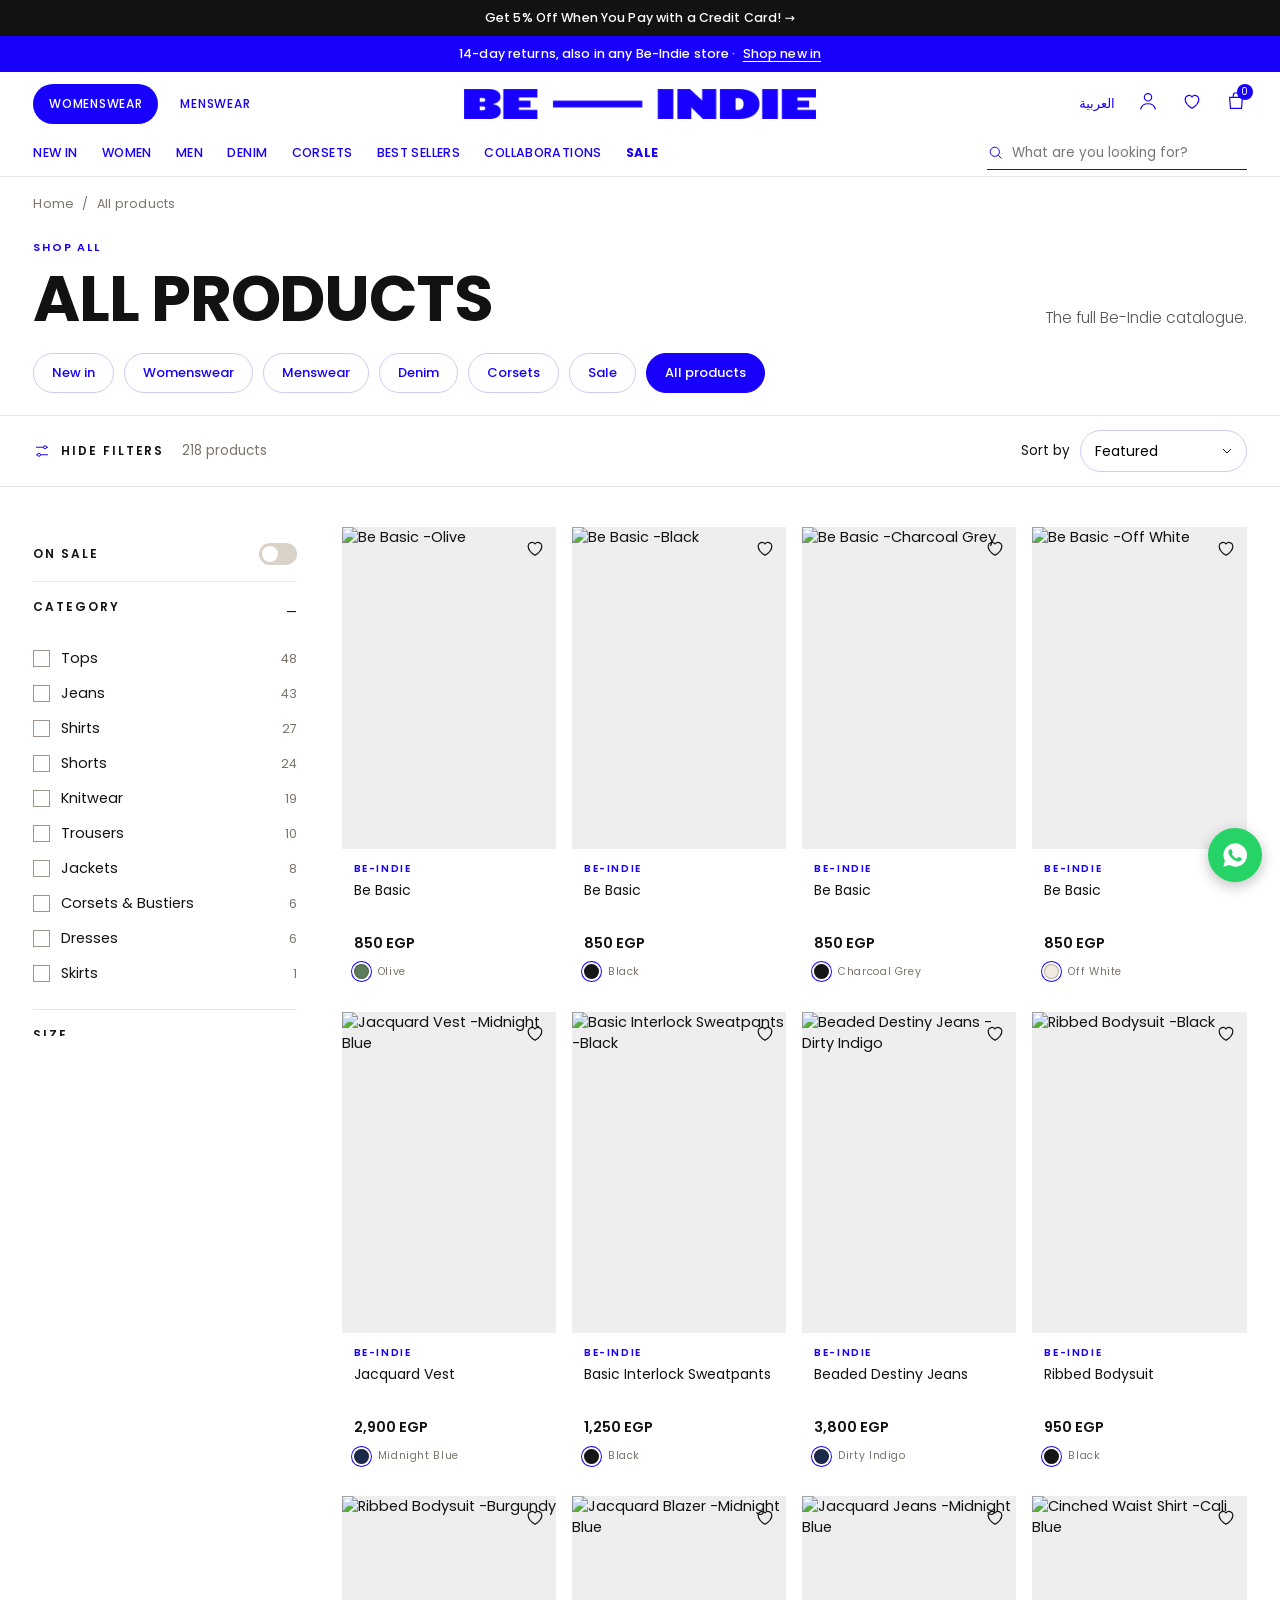
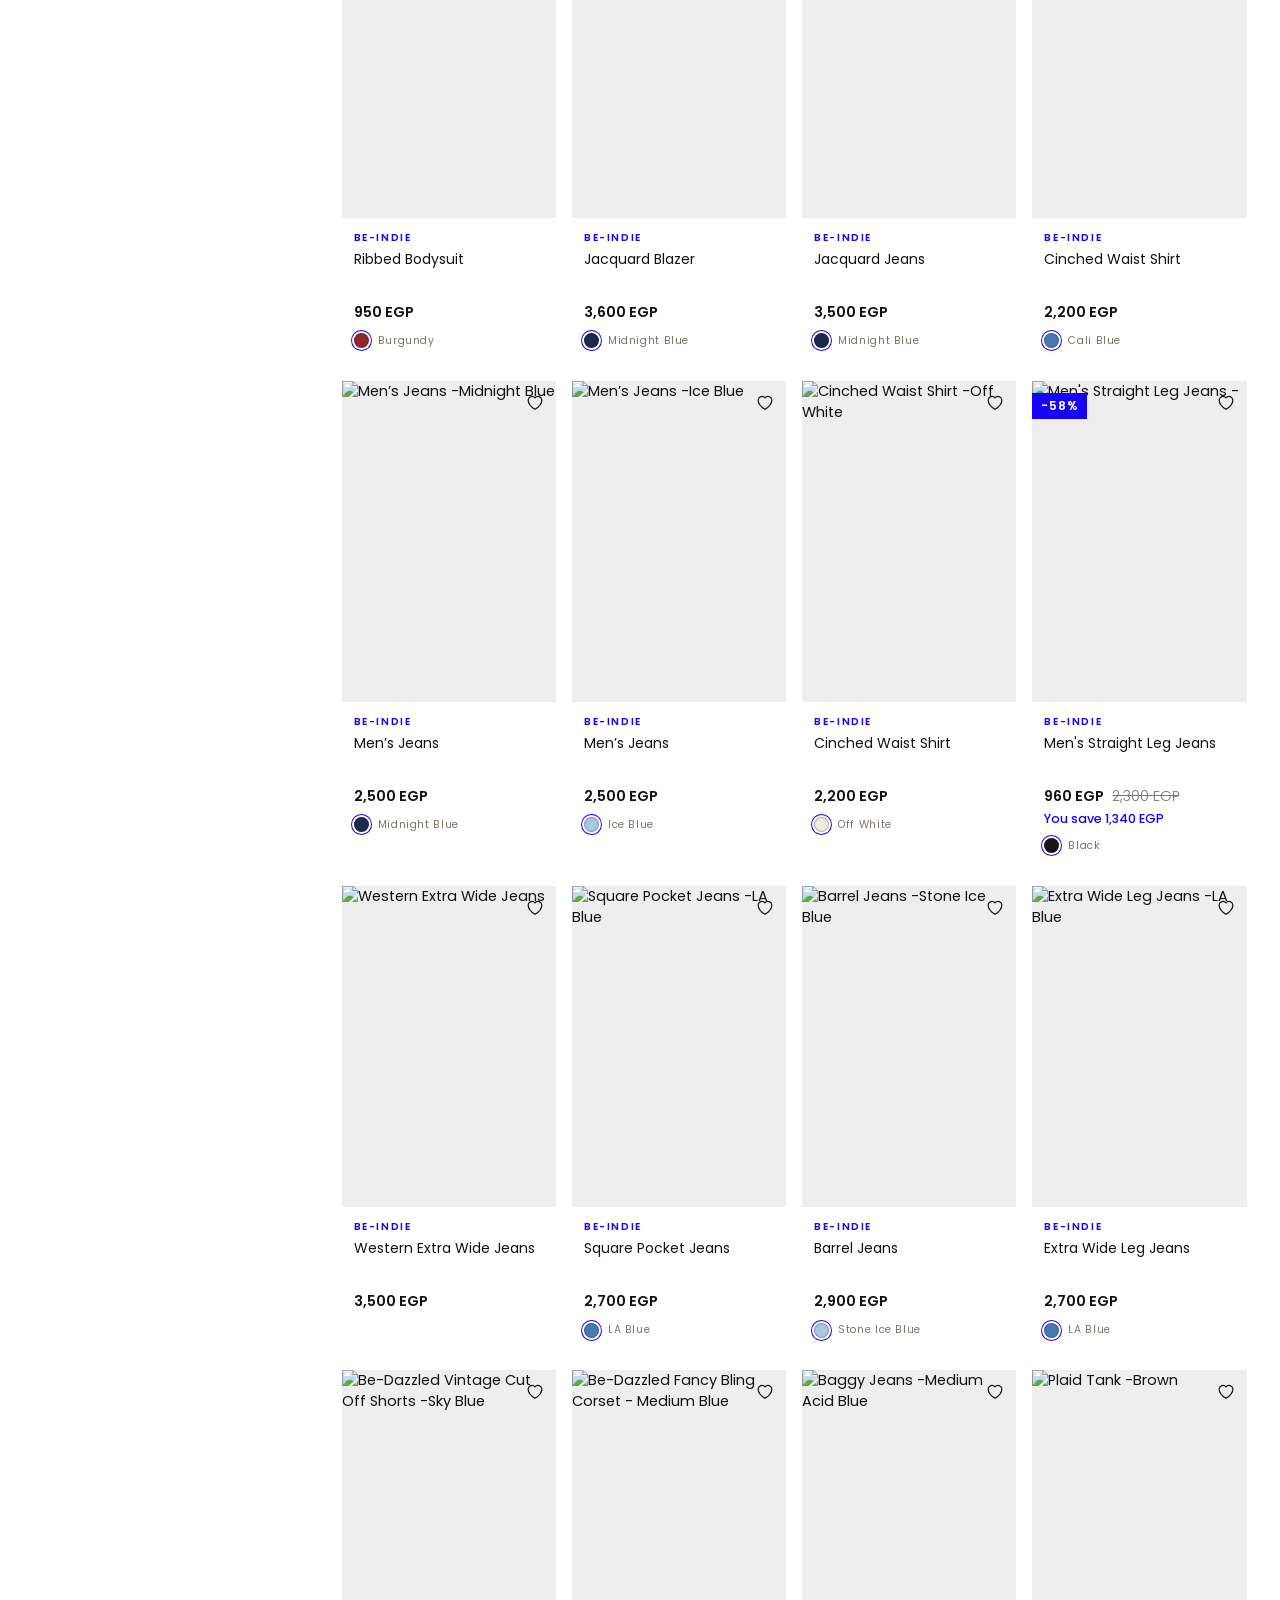
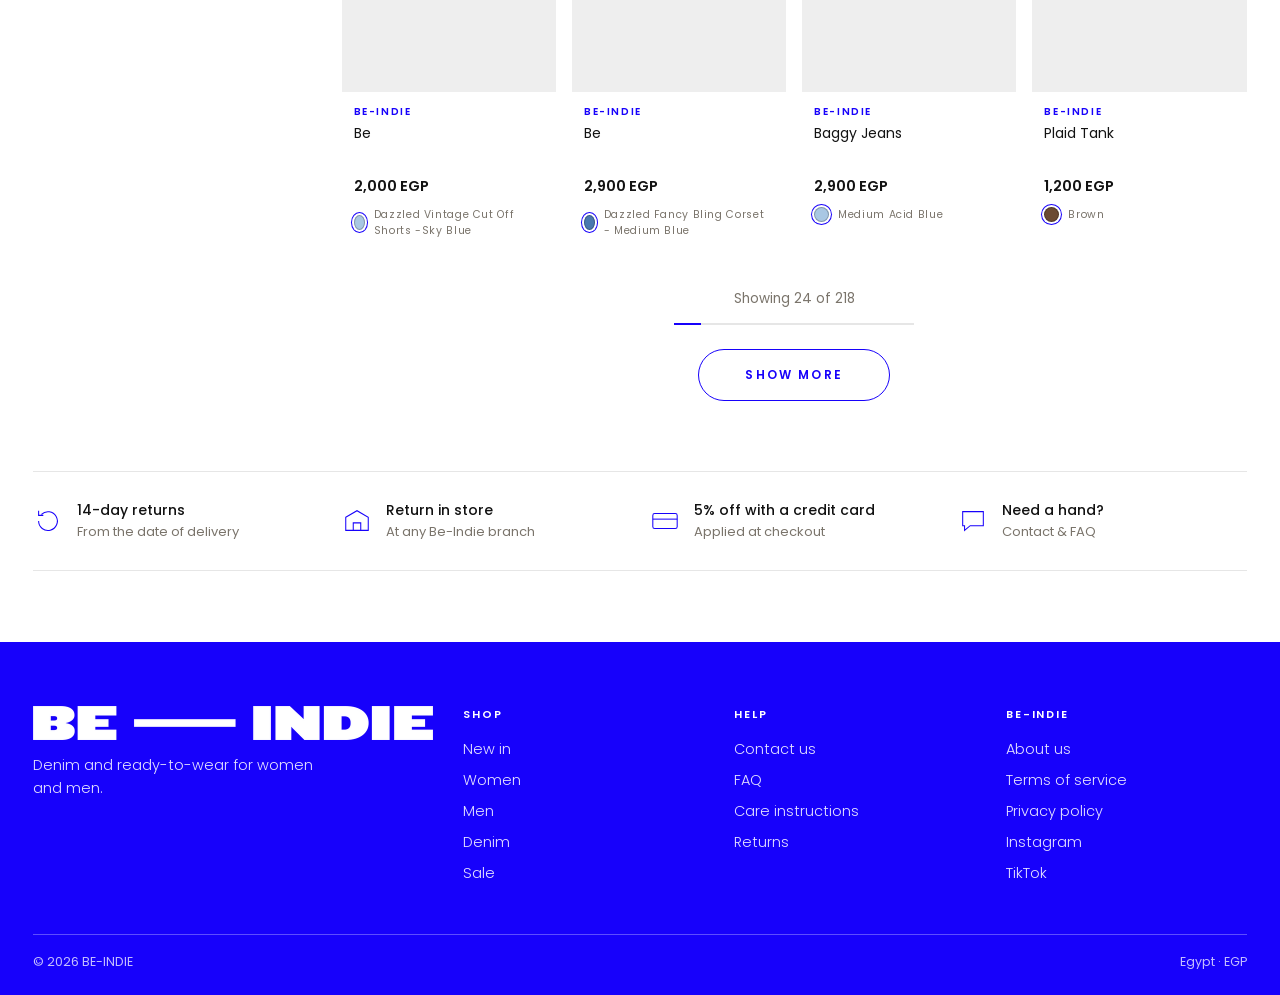
==== commit 660ac0f7: "Apply Be-Indie branding and remove the Better together section Real wordmark, electric blue (#1701FB" ====
--- a/collection.html
+++ b/collection.html
@@ -6,7 +6,7 @@
 <title>BE-INDIE | Collection</title>
 <link rel="preconnect" href="https://fonts.googleapis.com">
 <link rel="preconnect" href="https://fonts.gstatic.com" crossorigin>
-<link href="https://fonts.googleapis.com/css2?family=Italiana&family=Jost:wght@300;400;500;600&display=swap" rel="stylesheet">
+<link href="https://fonts.googleapis.com/css2?family=Poppins:ital,wght@0,300;0,400;0,500;0,600;0,700;0,800;1,600&display=swap" rel="stylesheet">
 <link rel="stylesheet" href="base.css">
 <style>
 .crumbs{padding:18px var(--gut) 0;font-size:12.5px;color:var(--mute);letter-spacing:.02em}
@@ -105,15 +105,17 @@
   .card .info{padding:10px 4px 0}
 }
 </style>
+<link rel="stylesheet" href="brand.css">
 </head>
 <body>
-<div class="announce">Get 5% off when you pay with a credit card · 14-day returns, also in any Be-Indie store · <a href="store.html#new">Shop new in</a></div>
+<div class="announce">Get 5% Off When You Pay with a Credit Card! →</div>
+<div class="announce blue">14-day returns, also in any Be-Indie store · <a href="store.html#new">Shop new in</a></div>
 
 <header id="hdr">
   <div class="top">
     <div class="tabs"><a href="store.html" class="on">Womenswear</a><a href="store.html#men">Menswear</a></div>
     <button class="burger" id="burger" aria-label="Menu"><svg width="24" height="24" viewBox="0 0 24 24" stroke="#111" fill="none" stroke-width="1.4"><path d="M3 7h18M3 12h18M3 17h18"/></svg></button>
-    <a href="store.html" class="logo">BE-INDIE</a>
+    <a href="store.html" class="logo"><img src="assets/be-indie-logo.png" alt="BE-INDIE"></a>
     <div class="util">
       <button class="ms" aria-label="Search"><svg viewBox="0 0 24 24"><circle cx="11" cy="11" r="6.5"/><path d="m16 16 4.5 4.5"/></svg></button>
       <a class="ar" href="store.html">العربية</a>
@@ -182,7 +184,7 @@
 
 <footer>
   <div class="cols">
-    <div><a href="store.html" class="logo">BE-INDIE</a><p class="a">Denim and ready-to-wear for women and men.</p></div>
+    <div><a href="store.html" class="logo"><img src="assets/be-indie-logo.png" alt="BE-INDIE"></a><p class="a">Denim and ready-to-wear for women and men.</p></div>
     <div><h4>Shop</h4><ul><li><a href="collection.html?c=new">New in</a></li><li><a href="collection.html?c=women">Women</a></li><li><a href="collection.html?c=men">Men</a></li><li><a href="collection.html?c=denim">Denim</a></li><li><a href="collection.html?c=sale">Sale</a></li></ul></div>
     <div><h4>Help</h4><ul><li><a href="store.html">Contact us</a></li><li><a href="store.html">FAQ</a></li><li><a href="store.html">Care instructions</a></li><li><a href="store.html">Returns</a></li></ul></div>
     <div><h4>Be-Indie</h4><ul><li><a href="store.html">About us</a></li><li><a href="store.html">Terms of service</a></li><li><a href="store.html">Privacy policy</a></li><li><a href="store.html">Instagram</a></li><li><a href="store.html">TikTok</a></li></ul></div>
--- a/brand.css
+++ b/brand.css
@@ -0,0 +1,130 @@
+/* Be-Indie brand layer: electric blue, Poppins, bold uppercase headlines, pill buttons.
+   Loaded after each page's own styles so it wins. Brand values taken from be-indie.com. */
+:root{--blue:#1701fb;--blue-dark:#0f00b8;--ink:#121212;--sale:#1701fb;--warm:#f3f3f3;--line:#e6e6e6;
+  --disp:'Poppins',system-ui,sans-serif;--sans:'Poppins',system-ui,sans-serif}
+body{font-family:var(--sans);font-size:14.5px}
+
+/* announcement: black bar + brand blue bar */
+.announce{background:var(--ink);font-weight:500;font-size:12.5px;padding:9px var(--gut)}
+.announce.blue{background:var(--blue)}
+
+/* header */
+.logo{padding:0;line-height:0;display:block}
+.logo img{height:30px;width:auto;object-fit:contain}
+.tabs a{color:var(--blue);text-transform:uppercase;font-size:12px;letter-spacing:.06em;font-weight:500;border-radius:999px}
+.tabs a.on{background:var(--blue);color:#fff}
+.menu nav>li>a{color:var(--blue);text-transform:uppercase;font-size:12.5px;font-weight:500;letter-spacing:.03em}
+.menu nav>li:hover>a{border-color:var(--blue)}
+.menu nav a.sale{color:var(--blue);font-weight:700}
+.util a,.util .ar{color:var(--blue);font-size:13px}
+.util svg,.search svg{stroke:var(--blue)}
+.cart i{background:var(--blue)}
+.search{border-color:var(--blue)}
+.search input{font-size:13.5px}
+.mega h5{color:var(--blue)}
+.mega .tile span{font-size:20px}
+.drawer li a{text-transform:uppercase;font-size:15px;font-weight:500;color:var(--blue)}
+
+/* display type: bold uppercase Poppins */
+.sh h2,.chead h1,.info2 h1,.hero h1,.fit .t b,.news h2,.mega .tile span,.empty h3,.mc header b,.fdr-top b{
+  font-family:var(--disp);font-weight:700;text-transform:uppercase;letter-spacing:-.02em;line-height:1.02}
+.hero h1{font-weight:800;font-size:clamp(44px,9.2vw,150px);letter-spacing:-.025em;color:#fff}
+.sh h2{font-size:clamp(28px,3.4vw,52px)}
+.chead h1{font-size:clamp(38px,5vw,76px)}
+.info2 h1{font-size:clamp(24px,2.6vw,38px);letter-spacing:-.01em}
+.fit .t b{font-size:clamp(26px,3vw,46px)}
+.news h2{font-size:clamp(26px,3vw,44px)}
+.mc header b,.fdr-top b{font-size:20px}
+.empty h3{font-size:26px}
+.cat b{font-family:var(--disp);font-weight:600;text-transform:uppercase;font-size:clamp(13px,1.2vw,16px);letter-spacing:.04em;margin-top:12px}
+.eyebrow{color:var(--blue);font-weight:600;letter-spacing:.16em}
+.hero .copy .eyebrow,.fit .t .eyebrow{color:#fff}
+.u{color:var(--blue);border-bottom-color:var(--blue);font-weight:600}
+.sh .u{margin-bottom:6px}
+
+/* hero */
+.hero::before{background:linear-gradient(180deg,rgba(10,10,40,.18),rgba(10,10,40,.5))}
+.hero .cta{gap:14px}
+.hero .cta .u{color:#fff;border:1.5px solid #fff;border-radius:999px;padding:14px 30px;font-size:12px;letter-spacing:.12em;transition:all .2s}
+.hero .cta .u:first-child{background:#fff;color:var(--blue)}
+.hero .cta .u:hover{background:var(--blue);border-color:var(--blue);color:#fff}
+
+/* carousels */
+.arrows button{border-color:var(--blue);color:var(--blue)}
+.arrows button:hover{background:var(--blue);color:#fff}
+.prog i{background:var(--blue)}
+.band{background:#fff}
+.band span{font-family:var(--sans);font-style:normal;text-transform:uppercase;letter-spacing:.04em;font-size:clamp(16px,1.9vw,26px);color:var(--ink)}
+.band .w1{font-weight:800}.band .w2{font-weight:300}.band .w3{font-weight:600;font-style:italic}.band .w4{font-weight:500;letter-spacing:.3em}
+.band .x{color:var(--blue);font-size:18px}
+
+/* cards */
+.card .br{color:var(--blue);font-weight:600}
+.card .nm{font-weight:400;font-size:14px}
+.card .pr{font-weight:600}
+.badge{background:var(--blue);font-weight:600;letter-spacing:.06em}
+.badge.n{background:var(--ink)}
+.card .sv{color:var(--blue);font-weight:500}
+.sw i{box-shadow:0 0 0 2px #fff,0 0 0 3px var(--blue)}
+.fit::after{background:linear-gradient(0deg,rgba(10,10,40,.7),rgba(10,10,40,.05) 62%)}
+
+/* buttons: pills */
+.btn,.btn2,.add,.news button,.fdr-ft button,.mc .ft .add{border-radius:999px}
+.add,.news button,.fdr-ft button{background:var(--blue);font-weight:600}
+.add:hover{background:var(--blue-dark)}
+.btn2{border-color:var(--blue);color:var(--blue);font-weight:600}
+.btn2:hover{background:var(--blue);color:#fff}
+.wish{border-radius:50%;border-color:var(--blue)}
+.wish svg{stroke:var(--blue)}
+
+/* trust + newsletter + footer */
+.trust svg{stroke:var(--blue)}
+.news{background:var(--warm)}
+.news form{gap:10px}
+.news input{border-radius:999px;border:1px solid var(--ink);padding:16px 26px}
+.news button{padding:0 34px}
+footer{background:var(--blue);color:#fff;margin-top:clamp(44px,5.5vw,84px)}
+footer .logo img{height:34px;filter:brightness(0) invert(1)}
+footer p.a,footer li{color:rgba(255,255,255,.88)}
+footer h4{color:#fff}
+footer li a:hover{color:#fff;text-decoration:underline}
+footer .bot{border-top-color:rgba(255,255,255,.3);color:rgba(255,255,255,.75)}
+.trust{margin-bottom:0}
+.news{margin-bottom:0}
+
+/* product page */
+.price em{color:var(--blue)}
+.thumbs button.on{border-color:var(--blue)}
+.sws a.on{border-color:var(--blue);box-shadow:0 0 0 1px var(--blue)}
+.sizes button{border-radius:999px;height:46px}
+.sizes button.on{background:var(--blue);border-color:var(--blue)}
+.sizes button:hover:not(:disabled){border-color:var(--blue)}
+.msg{color:var(--blue);font-weight:500}
+.perks svg{stroke:var(--blue)}
+.acc summary{font-weight:600}
+
+/* collection page */
+.qc a{border-radius:999px;color:var(--blue);border-color:#cfcbf5;font-weight:500;font-size:13px}
+.qc a:hover{border-color:var(--blue)}
+.qc a.on{background:var(--blue);border-color:var(--blue);color:#fff}
+.fbtn,.fg summary,.tg{color:var(--ink);font-weight:600}
+.fbtn svg{stroke:var(--blue)}
+.fbtn i{background:var(--blue)}
+.ck input:checked{background:var(--blue);border-color:var(--blue)}
+.szg button{border-radius:999px}
+.szg button.on{background:var(--blue);border-color:var(--blue)}
+.tg.on .sw2{background:var(--blue)}
+.clg button.on i{box-shadow:0 0 0 2px #fff,0 0 0 3px var(--blue)}
+.chips button{border-radius:999px;background:#eceaff;color:var(--blue);font-weight:500}
+.chips button:hover{background:#dedbff}
+.chips .clr{background:none;color:var(--ink)}
+.more .pb i{background:var(--blue)}
+.sort select{border-radius:999px;border-color:#cfcbf5}
+.pr2 input{border-radius:999px}
+
+@media (max-width:1100px){.logo img{height:26px}}
+@media (max-width:700px){
+  .hero h1{font-size:14.5vw;line-height:.95;white-space:normal}
+  .logo img{height:22px}
+  .news form{gap:10px}.news input{border-right:1px solid var(--ink)}
+}
